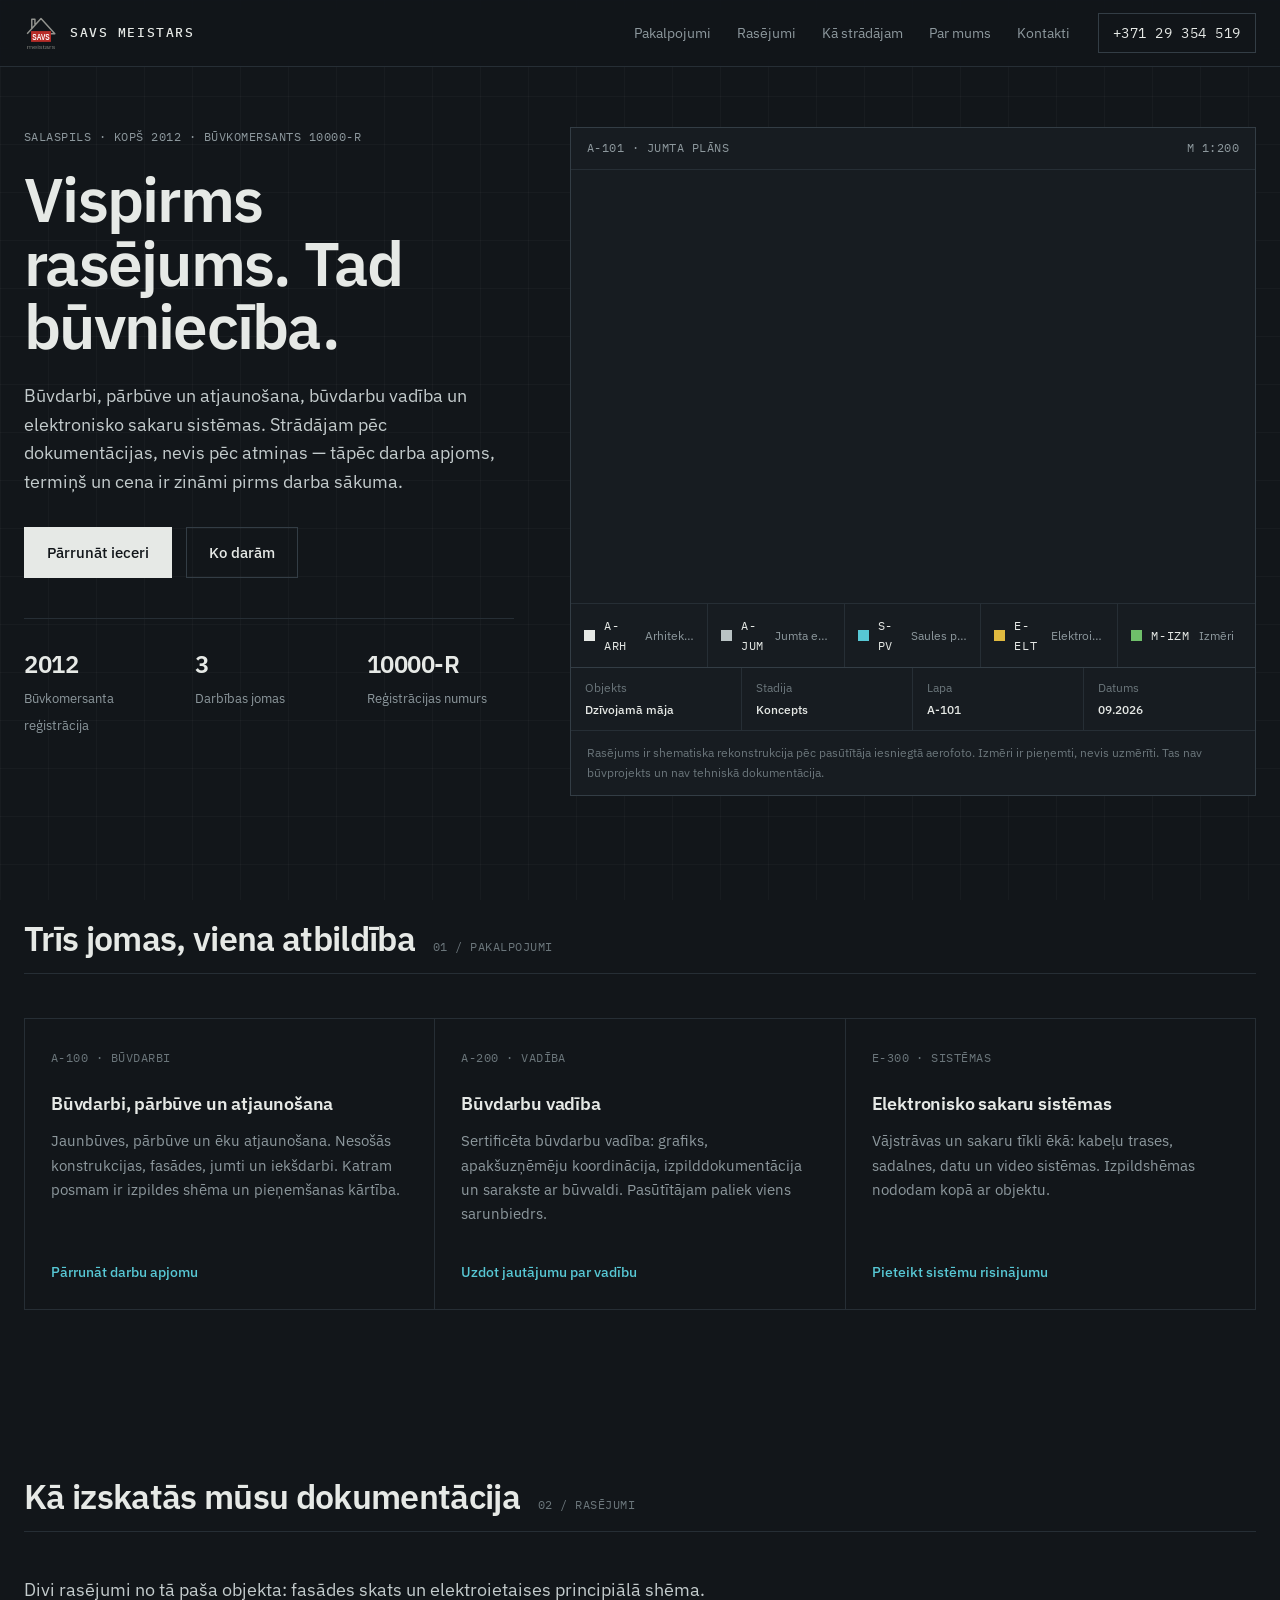
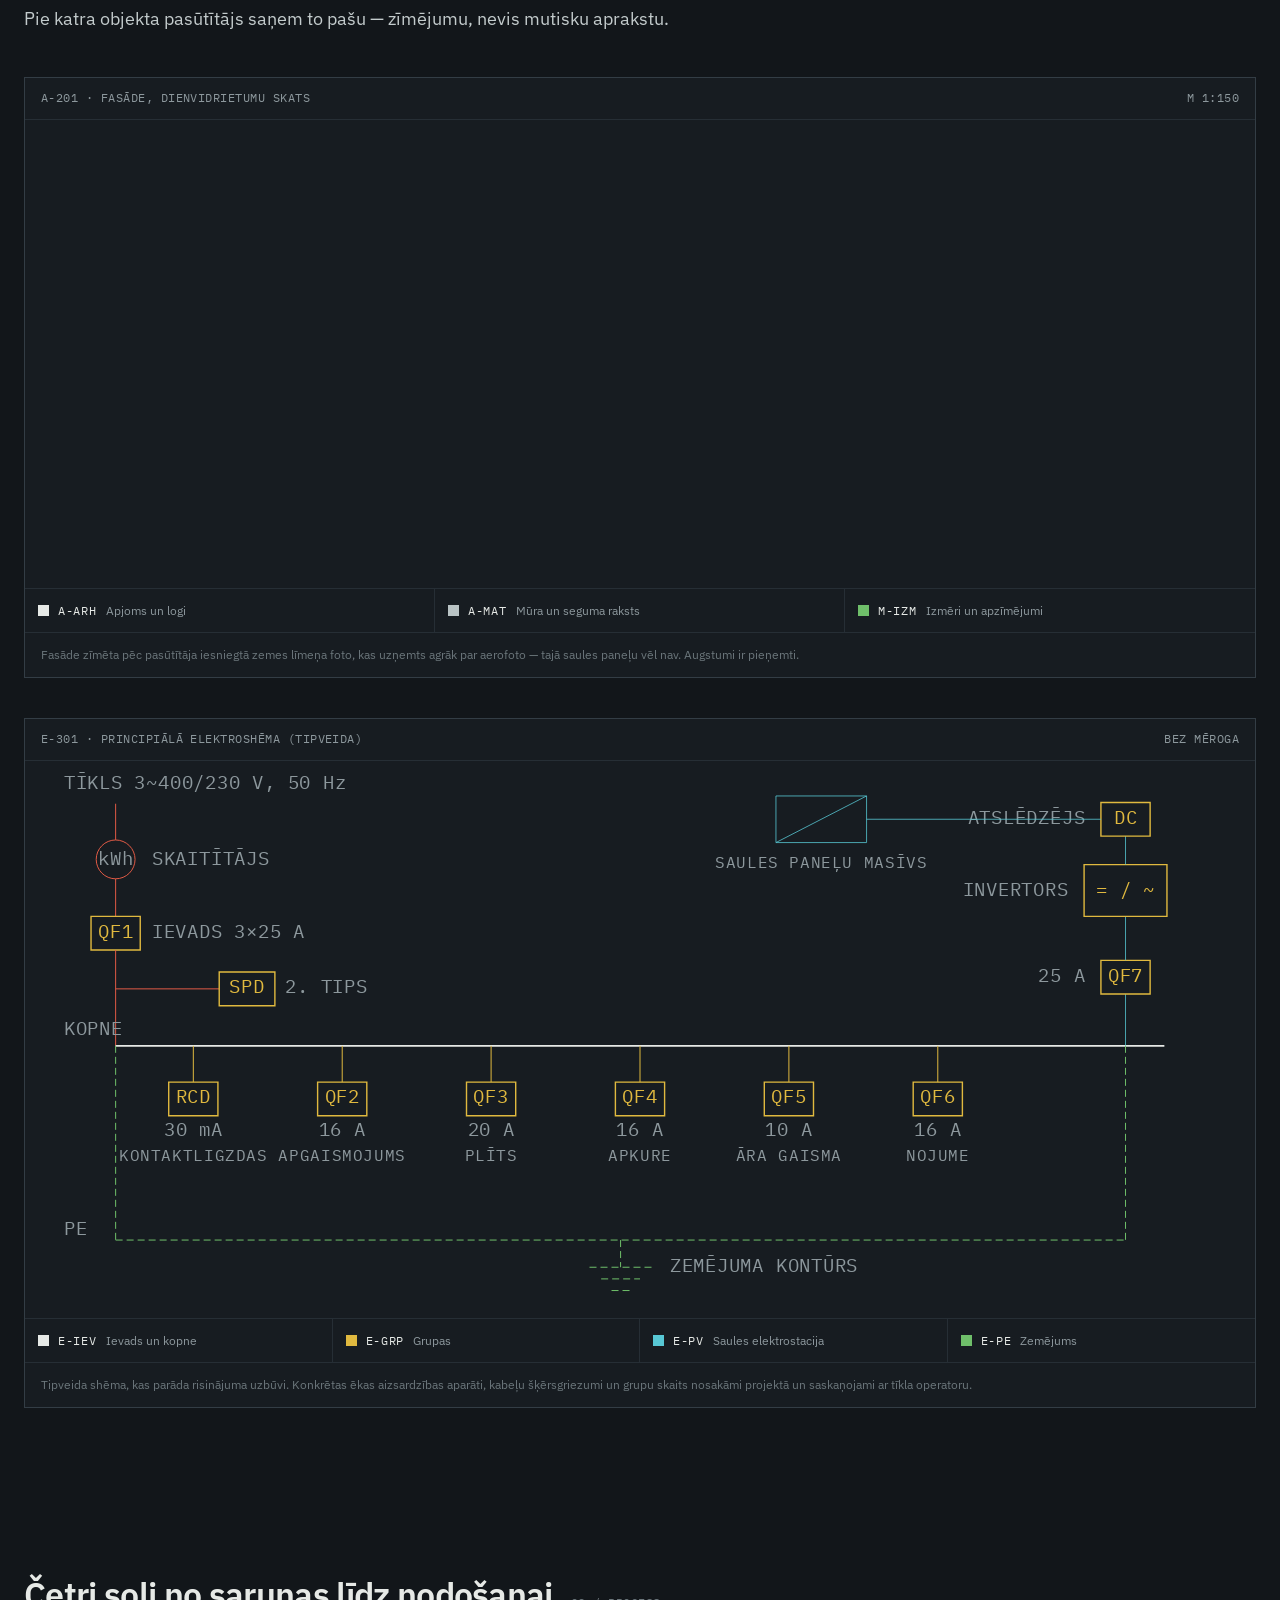
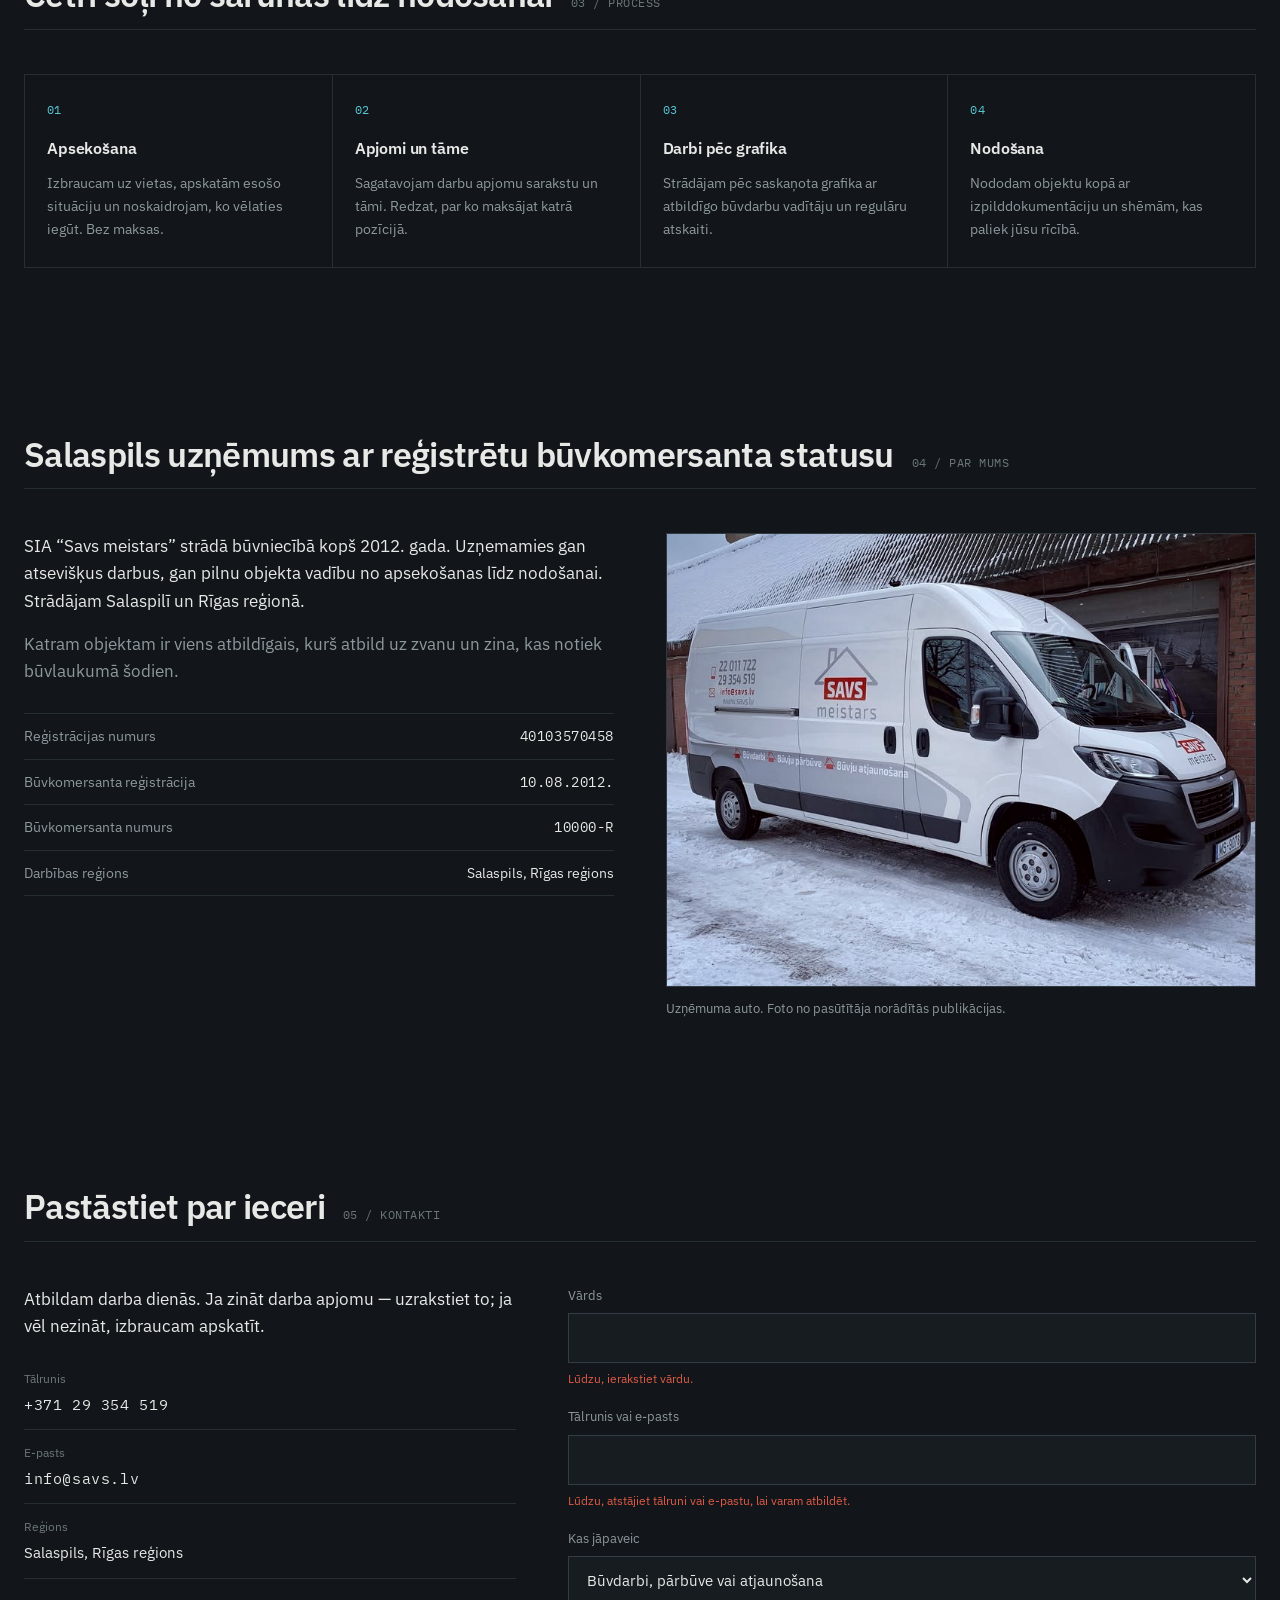
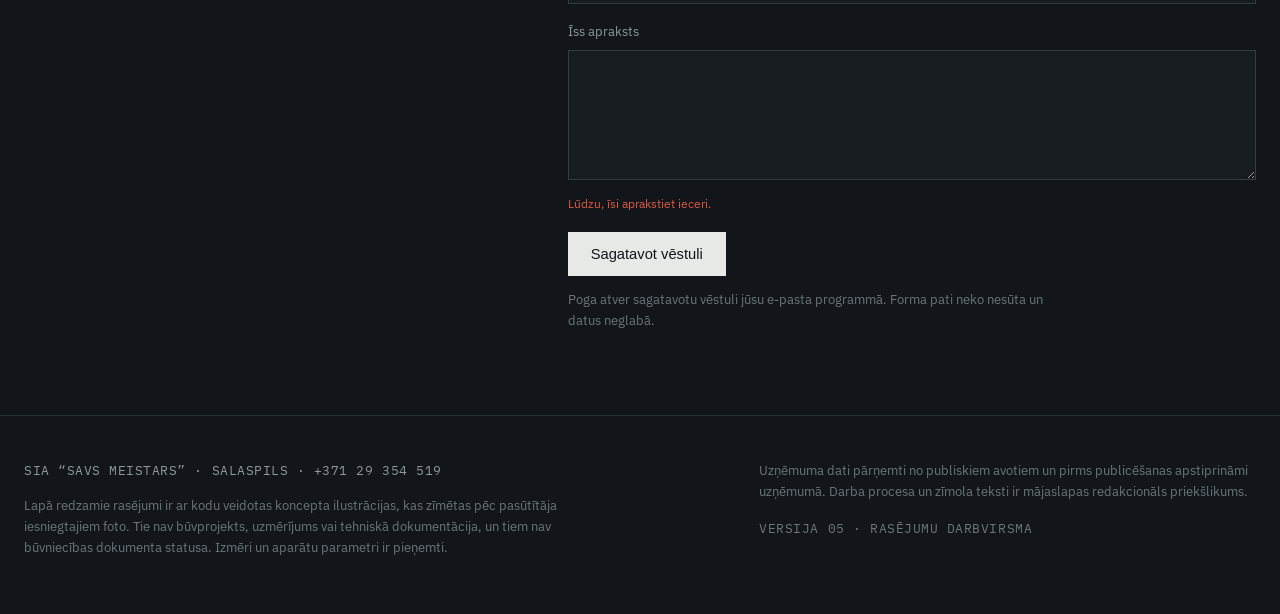
==== index.src.html @ 96522a72 "SAVS meistars — dizaina versija 05, rasējumu darbvirsma Tumša CAD darbvirsma ar uzklājamiem slāņiem." ====
<!doctype html>
<html lang="lv">
<head>
<meta charset="utf-8">
<meta name="viewport" content="width=device-width, initial-scale=1">
<meta name="robots" content="noindex, nofollow">
<title>SAVS meistars — Vispirms rasējums. Tad būvniecība.</title>
<meta name="description" content="SIA “Savs meistars” — būvdarbi, pārbūve, būvdarbu vadība un elektronisko sakaru sistēmas Salaspilī un Rīgas reģionā kopš 2012. gada.">
<link rel="icon" href="assets/favicon.svg" type="image/svg+xml">
<link rel="preload" href="assets/plex-sans-latin.woff2" as="font" type="font/woff2" crossorigin>
<link rel="preload" href="assets/plex-mono-400-latin.woff2" as="font" type="font/woff2" crossorigin>
<link rel="stylesheet" href="styles.css">
</head>
<body>

<a class="skip" href="#saturs">Pāriet uz saturu</a>

<header>
  <div class="wrap bar">
    <a class="brand" href="#">
      <img src="assets/logo.svg" alt="">
      <span class="mono">SAVS MEISTARS</span>
    </a>
    <nav id="nav">
      <ul>
        <li><a href="#pakalpojumi">Pakalpojumi</a></li>
        <li><a href="#rasejumi">Rasējumi</a></li>
        <li><a href="#process">Kā strādājam</a></li>
        <li><a href="#par-mums">Par mums</a></li>
        <li><a href="#kontakti">Kontakti</a></li>
      </ul>
    </nav>
    <a class="tel mono" href="tel:+37129354519">+371 29 354 519</a>
    <button class="burger mono" id="burger" aria-expanded="false" aria-controls="nav">Izvēlne</button>
  </div>
</header>

<main id="saturs">

  <!-- ============================ sākumekrāns ============================ -->
  <section class="hero wrap">
    <div class="hero-grid">
      <div>
        <p class="mono muted" style="font-size:.78rem;margin-bottom:20px">SALASPILS · KOPŠ 2012 · BŪVKOMERSANTS 10000-R</p>
        <h1>Vispirms rasējums. Tad būvniecība.</h1>
        <p class="lead">Būvdarbi, pārbūve un atjaunošana, būvdarbu vadība un elektronisko sakaru sistēmas. Strādājam pēc dokumentācijas, nevis pēc atmiņas — tāpēc darba apjoms, termiņš un cena ir zināmi pirms darba sākuma.</p>
        <div class="cta-row">
          <a class="btn btn-primary" href="#kontakti">Pārrunāt ieceri</a>
          <a class="btn btn-ghost" href="#pakalpojumi">Ko darām</a>
        </div>
        <div class="facts">
          <div class="fact"><b>2012</b><span>Būvkomersanta reģistrācija</span></div>
          <div class="fact"><b>3</b><span>Darbības jomas</span></div>
          <div class="fact"><b>10000-R</b><span>Reģistrācijas numurs</span></div>
        </div>
      </div>

      <div class="dwg-frame">
        <div class="dwg-top">
          <span class="mono">A-101 · JUMTA PLĀNS</span>
          <span class="mono"><span class="swipe">velciet sāniski · </span>M 1:200</span>
        </div>
        <div class="dwg-scroll">
          <svg class="dwg" id="dwg-roof" viewBox="60 150 2620 1660" role="img" aria-labelledby="roof-t roof-d">
            <title id="roof-t">Jumta plāns ar saules paneļu masīvu un elektroietaises trasēm</title>
            <desc id="roof-d">Shematisks jumta plāns: trīs korpusi ar četrslīpju jumtiem, saules paneļu masīvs uz dienvidu nogāzēm, skurstenis, ventilācijas izvadi, trīs jumta logi, invertora un ievadsadalnes atrašanās vieta ar līdzstrāvas un maiņstrāvas trasēm, izmēru ķēde un ziemeļu virziens.</desc>
<!--ROOF-->
          </svg>
        </div>
        <div class="layers" id="layers">
          <button class="layer l-arh" type="button" aria-pressed="true" data-target="dwg-roof" data-layer="arh"><i class="swatch"></i><span class="code">A-ARH</span> <span class="nm">Arhitektūra</span></button>
          <button class="layer l-jumt" type="button" aria-pressed="true" data-target="dwg-roof" data-layer="jumt"><i class="swatch"></i><span class="code">A-JUM</span> <span class="nm">Jumta elementi</span></button>
          <button class="layer l-pv" type="button" aria-pressed="true" data-target="dwg-roof" data-layer="pv"><i class="swatch"></i><span class="code">S-PV</span> <span class="nm">Saules paneļi</span></button>
          <button class="layer l-elt" type="button" aria-pressed="true" data-target="dwg-roof" data-layer="elt"><i class="swatch"></i><span class="code">E-ELT</span> <span class="nm">Elektroietaise</span></button>
          <button class="layer l-izm" type="button" aria-pressed="true" data-target="dwg-roof" data-layer="izm"><i class="swatch"></i><span class="code">M-IZM</span> <span class="nm">Izmēri</span></button>
        </div>
        <div class="titleblock">
          <div class="tb"><span>Objekts</span><b>Dzīvojamā māja</b></div>
          <div class="tb"><span>Stadija</span><b>Koncepts</b></div>
          <div class="tb"><span>Lapa</span><b>A-101</b></div>
          <div class="tb"><span>Datums</span><b>09.2026</b></div>
        </div>
        <div class="note">
          <p>Rasējums ir shematiska rekonstrukcija pēc pasūtītāja iesniegtā aerofoto. Izmēri ir pieņemti, nevis uzmērīti. Tas nav būvprojekts un nav tehniskā dokumentācija.</p>
        </div>
      </div>
    </div>
  </section>

  <!-- ============================ pakalpojumi ============================ -->
  <section class="wrap" id="pakalpojumi">
    <div class="sec-head">
      <h2>Trīs jomas, viena atbildība</h2>
      <span class="sheet-no mono">01 / PAKALPOJUMI</span>
    </div>
    <div class="cards">
      <a class="card" href="#kontakti" data-service="buvdarbi">
        <span class="code mono">A-100 · BŪVDARBI</span>
        <h3>Būvdarbi, pārbūve un atjaunošana</h3>
        <p>Jaunbūves, pārbūve un ēku atjaunošana. Nesošās konstrukcijas, fasādes, jumti un iekšdarbi. Katram posmam ir izpildes shēma un pieņemšanas kārtība.</p>
        <span class="go">Pārrunāt darbu apjomu</span>
      </a>
      <a class="card" href="#kontakti" data-service="vadiba">
        <span class="code mono">A-200 · VADĪBA</span>
        <h3>Būvdarbu vadība</h3>
        <p>Sertificēta būvdarbu vadība: grafiks, apakšuzņēmēju koordinācija, izpilddokumentācija un sarakste ar būvvaldi. Pasūtītājam paliek viens sarunbiedrs.</p>
        <span class="go">Uzdot jautājumu par vadību</span>
      </a>
      <a class="card" href="#kontakti" data-service="elektro">
        <span class="code mono">E-300 · SISTĒMAS</span>
        <h3>Elektronisko sakaru sistēmas</h3>
        <p>Vājstrāvas un sakaru tīkli ēkā: kabeļu trases, sadalnes, datu un video sistēmas. Izpildshēmas nododam kopā ar objektu.</p>
        <span class="go">Pieteikt sistēmu risinājumu</span>
      </a>
    </div>
  </section>

  <!-- ============================ rasējumi ============================ -->
  <section class="wrap" id="rasejumi">
    <div class="sec-head">
      <h2>Kā izskatās mūsu dokumentācija</h2>
      <span class="sheet-no mono">02 / RASĒJUMI</span>
    </div>
    <p class="lead" style="margin-bottom:44px">Divi rasējumi no tā paša objekta: fasādes skats un elektroietaises principiālā shēma. Pie katra objekta pasūtītājs saņem to pašu — zīmējumu, nevis mutisku aprakstu.</p>

    <div class="dwg-frame" style="margin-bottom:40px">
      <div class="dwg-top">
        <span class="mono">A-201 · FASĀDE, DIENVIDRIETUMU SKATS</span>
        <span class="mono"><span class="swipe">velciet sāniski · </span>M 1:150</span>
      </div>
      <div class="dwg-scroll">
        <svg class="dwg" id="dwg-elev" viewBox="60 400 2500 950" role="img" aria-labelledby="elev-t elev-d">
          <title id="elev-t">Fasādes rasējums, dienvidrietumu skats</title>
          <desc id="elev-d">Ēkas fasāde: ķieģeļu mūra sienas, metāla dakstiņu jumts, mūra skurstenis, bēniņu stāva logs šķērsjumta zelminī un nojume uz balstiem ēkas labajā pusē. Norādīti dzegas un kores augstumi un kopējais garums.</desc>
<!--ELEV-->
        </svg>
      </div>
      <div class="layers">
        <button class="layer l-arh" type="button" aria-pressed="true" data-target="dwg-elev" data-layer="arh"><i class="swatch"></i><span class="code">A-ARH</span> <span class="nm">Apjoms un logi</span></button>
        <button class="layer l-jumt" type="button" aria-pressed="true" data-target="dwg-elev" data-layer="jumt"><i class="swatch"></i><span class="code">A-MAT</span> <span class="nm">Mūra un seguma raksts</span></button>
        <button class="layer l-izm" type="button" aria-pressed="true" data-target="dwg-elev" data-layer="izm"><i class="swatch"></i><span class="code">M-IZM</span> <span class="nm">Izmēri un apzīmējumi</span></button>
      </div>
      <div class="note">
        <p>Fasāde zīmēta pēc pasūtītāja iesniegtā zemes līmeņa foto, kas uzņemts agrāk par aerofoto — tajā saules paneļu vēl nav. Augstumi ir pieņemti.</p>
      </div>
    </div>

    <div class="dwg-frame">
      <div class="dwg-top">
        <span class="mono">E-301 · PRINCIPIĀLĀ ELEKTROSHĒMA (TIPVEIDA)</span>
        <span class="mono"><span class="swipe">velciet sāniski · </span>BEZ MĒROGA</span>
      </div>
      <div class="dwg-scroll">
        <svg class="dwg" id="dwg-el" viewBox="0 0 1900 860" role="img" aria-labelledby="el-t el-d">
          <title id="el-t">Tipveida vienlīnijas elektroshēma dzīvojamai ēkai ar saules elektrostaciju</title>
          <desc id="el-d">Shēma: tīkla ievads, skaitītājs, ievadaizsardzība, pārsprieguma aizsardzība, sadalnes kopne ar sešām grupām, atsevišķs saules elektrostacijas atzars ar līdzstrāvas atslēdzēju un invertoru, un aizsargzemējuma kopne.</desc>

          <g data-layer="arh">
            <text class="an" x="60" y="44">TĪKLS 3~400/230 V, 50 Hz</text>
            <polyline class="ac" points="140,66 140,122"/>
            <circle class="ac" cx="140" cy="152" r="30"/>
            <text class="an" x="140" y="160" text-anchor="middle">kWh</text>
            <text class="an" x="196" y="160">SKAITĪTĀJS</text>
            <polyline class="ac" points="140,182 140,240"/>
            <rect class="box" x="102" y="240" width="76" height="52"/>
            <text class="an-b" x="140" y="273" text-anchor="middle">QF1</text>
            <text class="an" x="196" y="273">IEVADS 3×25 A</text>
            <polyline class="ac" points="140,292 140,440"/>
            <polyline class="ac" points="140,352 300,352"/>
            <rect class="box" x="300" y="326" width="86" height="52"/>
            <text class="an-b" x="343" y="359" text-anchor="middle">SPD</text>
            <text class="an" x="402" y="359">2. TIPS</text>
            <polyline class="wall" points="140,440 1760,440"/>
            <text class="an" x="60" y="424">KOPNE</text>
          </g>

          <g data-layer="elt">
            <polyline class="dc" points="260,440 260,496"/>
            <rect class="box" x="222" y="496" width="76" height="52"/>
            <text class="an-b" x="260" y="529" text-anchor="middle">RCD</text>
            <text class="an" x="260" y="580" text-anchor="middle">30 mA</text>
            <text class="grp" x="260" y="618" text-anchor="middle">KONTAKTLIGZDAS</text>

            <polyline class="dc" points="490,440 490,496"/>
            <rect class="box" x="452" y="496" width="76" height="52"/>
            <text class="an-b" x="490" y="529" text-anchor="middle">QF2</text>
            <text class="an" x="490" y="580" text-anchor="middle">16 A</text>
            <text class="grp" x="490" y="618" text-anchor="middle">APGAISMOJUMS</text>

            <polyline class="dc" points="720,440 720,496"/>
            <rect class="box" x="682" y="496" width="76" height="52"/>
            <text class="an-b" x="720" y="529" text-anchor="middle">QF3</text>
            <text class="an" x="720" y="580" text-anchor="middle">20 A</text>
            <text class="grp" x="720" y="618" text-anchor="middle">PLĪTS</text>

            <polyline class="dc" points="950,440 950,496"/>
            <rect class="box" x="912" y="496" width="76" height="52"/>
            <text class="an-b" x="950" y="529" text-anchor="middle">QF4</text>
            <text class="an" x="950" y="580" text-anchor="middle">16 A</text>
            <text class="grp" x="950" y="618" text-anchor="middle">APKURE</text>

            <polyline class="dc" points="1180,440 1180,496"/>
            <rect class="box" x="1142" y="496" width="76" height="52"/>
            <text class="an-b" x="1180" y="529" text-anchor="middle">QF5</text>
            <text class="an" x="1180" y="580" text-anchor="middle">10 A</text>
            <text class="grp" x="1180" y="618" text-anchor="middle">ĀRA GAISMA</text>

            <polyline class="dc" points="1410,440 1410,496"/>
            <rect class="box" x="1372" y="496" width="76" height="52"/>
            <text class="an-b" x="1410" y="529" text-anchor="middle">QF6</text>
            <text class="an" x="1410" y="580" text-anchor="middle">16 A</text>
            <text class="grp" x="1410" y="618" text-anchor="middle">NOJUME</text>
          </g>

          <g data-layer="pv">
            <polyline class="pv" points="1700,440 1700,360"/>
            <rect class="box" x="1662" y="308" width="76" height="52"/>
            <text class="an-b" x="1700" y="341" text-anchor="middle">QF7</text>
            <text class="an" x="1638" y="341" text-anchor="end">25 A</text>
            <polyline class="pv" points="1700,308 1700,240"/>
            <rect class="box" x="1636" y="160" width="128" height="80"/>
            <text class="an-b" x="1700" y="208" text-anchor="middle">= / ~</text>
            <text class="an" x="1612" y="208" text-anchor="end">INVERTORS</text>
            <polyline class="pv" points="1700,160 1700,116"/>
            <rect class="box" x="1662" y="64" width="76" height="52"/>
            <text class="an-b" x="1700" y="97" text-anchor="middle">DC</text>
            <text class="an" x="1638" y="97" text-anchor="end">ATSLĒDZĒJS</text>
            <polyline class="pv" points="1300,90 1662,90"/>
            <rect class="pv" x="1160" y="54" width="140" height="72"/>
            <polyline class="pv" points="1160,126 1300,54"/>
            <text class="grp" x="1230" y="166" text-anchor="middle">SAULES PANEĻU MASĪVS</text>
          </g>

          <g data-layer="izm">
            <polyline class="pe" points="140,740 1700,740"/>
            <polyline class="pe" points="140,440 140,740"/>
            <polyline class="pe" points="1700,440 1700,740"/>
            <text class="an" x="60" y="732">PE</text>
            <polyline class="pe" points="920,740 920,782"/>
            <polyline class="pe" points="872,782 968,782"/>
            <polyline class="pe" points="890,800 950,800"/>
            <polyline class="pe" points="906,818 934,818"/>
            <text class="an" x="996" y="790">ZEMĒJUMA KONTŪRS</text>
          </g>
        </svg>
      </div>
      <div class="layers">
        <button class="layer l-arh" type="button" aria-pressed="true" data-target="dwg-el" data-layer="arh"><i class="swatch"></i><span class="code">E-IEV</span> <span class="nm">Ievads un kopne</span></button>
        <button class="layer l-elt" type="button" aria-pressed="true" data-target="dwg-el" data-layer="elt"><i class="swatch"></i><span class="code">E-GRP</span> <span class="nm">Grupas</span></button>
        <button class="layer l-pv" type="button" aria-pressed="true" data-target="dwg-el" data-layer="pv"><i class="swatch"></i><span class="code">E-PV</span> <span class="nm">Saules elektrostacija</span></button>
        <button class="layer l-izm" type="button" aria-pressed="true" data-target="dwg-el" data-layer="izm"><i class="swatch"></i><span class="code">E-PE</span> <span class="nm">Zemējums</span></button>
      </div>
      <div class="note">
        <p>Tipveida shēma, kas parāda risinājuma uzbūvi. Konkrētas ēkas aizsardzības aparāti, kabeļu šķērsgriezumi un grupu skaits nosakāmi projektā un saskaņojami ar tīkla operatoru.</p>
      </div>
    </div>
  </section>

  <!-- ============================ process ============================ -->
  <section class="wrap" id="process">
    <div class="sec-head">
      <h2>Četri soļi no sarunas līdz nodošanai</h2>
      <span class="sheet-no mono">03 / PROCESS</span>
    </div>
    <div class="steps">
      <div class="step">
        <div class="code mono">01</div>
        <h3>Apsekošana</h3>
        <p>Izbraucam uz vietas, apskatām esošo situāciju un noskaidrojam, ko vēlaties iegūt. Bez maksas.</p>
      </div>
      <div class="step">
        <div class="code mono">02</div>
        <h3>Apjomi un tāme</h3>
        <p>Sagatavojam darbu apjomu sarakstu un tāmi. Redzat, par ko maksājat katrā pozīcijā.</p>
      </div>
      <div class="step">
        <div class="code mono">03</div>
        <h3>Darbi pēc grafika</h3>
        <p>Strādājam pēc saskaņota grafika ar atbildīgo būvdarbu vadītāju un regulāru atskaiti.</p>
      </div>
      <div class="step">
        <div class="code mono">04</div>
        <h3>Nodošana</h3>
        <p>Nododam objektu kopā ar izpilddokumentāciju un shēmām, kas paliek jūsu rīcībā.</p>
      </div>
    </div>
  </section>

  <!-- ============================ par mums ============================ -->
  <section class="wrap" id="par-mums">
    <div class="sec-head">
      <h2>Salaspils uzņēmums ar reģistrētu būvkomersanta statusu</h2>
      <span class="sheet-no mono">04 / PAR MUMS</span>
    </div>
    <div class="about-grid">
      <div>
        <p>SIA “Savs meistars” strādā būvniecībā kopš 2012. gada. Uzņemamies gan atsevišķus darbus, gan pilnu objekta vadību no apsekošanas līdz nodošanai. Strādājam Salaspilī un Rīgas reģionā.</p>
        <p class="muted">Katram objektam ir viens atbildīgais, kurš atbild uz zvanu un zina, kas notiek būvlaukumā šodien.</p>
        <dl class="spec">
          <div><dt>Reģistrācijas numurs</dt><dd class="mono">40103570458</dd></div>
          <div><dt>Būvkomersanta reģistrācija</dt><dd class="mono">10.08.2012.</dd></div>
          <div><dt>Būvkomersanta numurs</dt><dd class="mono">10000-R</dd></div>
          <div><dt>Darbības reģions</dt><dd>Salaspils, Rīgas reģions</dd></div>
        </dl>
      </div>
      <div>
        <img src="assets/savs-auto.jpg" alt="Uzņēmuma auto ar “Savs meistars” noformējumu" width="1200" height="800">
        <p class="muted" style="font-size:.8rem;margin-top:12px">Uzņēmuma auto. Foto no pasūtītāja norādītās publikācijas.</p>
      </div>
    </div>
  </section>

  <!-- ============================ kontakti ============================ -->
  <section class="wrap" id="kontakti">
    <div class="sec-head">
      <h2>Pastāstiet par ieceri</h2>
      <span class="sheet-no mono">05 / KONTAKTI</span>
    </div>
    <div class="contact-grid">
      <div>
        <p>Atbildam darba dienās. Ja zināt darba apjomu — uzrakstiet to; ja vēl nezināt, izbraucam apskatīt.</p>
        <ul class="contact-list">
          <li><span>Tālrunis</span><a class="mono" href="tel:+37129354519">+371 29 354 519</a></li>
          <li><span>E-pasts</span><a class="mono" href="mailto:info@savs.lv">info@savs.lv</a></li>
          <li><span>Reģions</span>Salaspils, Rīgas reģions</li>
        </ul>
      </div>

      <form id="form" novalidate>
        <div class="field">
          <label for="f-name">Vārds</label>
          <input id="f-name" name="name" type="text" autocomplete="name" required>
          <span class="err" id="e-name" hidden>Lūdzu, ierakstiet vārdu.</span>
        </div>
        <div class="field">
          <label for="f-contact">Tālrunis vai e-pasts</label>
          <input id="f-contact" name="contact" type="text" autocomplete="tel" required>
          <span class="err" id="e-contact" hidden>Lūdzu, atstājiet tālruni vai e-pastu, lai varam atbildēt.</span>
        </div>
        <div class="field">
          <label for="f-service">Kas jāpaveic</label>
          <select id="f-service" name="service">
            <option value="buvdarbi">Būvdarbi, pārbūve vai atjaunošana</option>
            <option value="vadiba">Būvdarbu vadība</option>
            <option value="elektro">Elektronisko sakaru sistēmas</option>
            <option value="cits">Vēl nezinu, jāapskata</option>
          </select>
        </div>
        <div class="field">
          <label for="f-msg">Īss apraksts</label>
          <textarea id="f-msg" name="message" required></textarea>
          <span class="err" id="e-msg" hidden>Lūdzu, īsi aprakstiet ieceri.</span>
        </div>
        <button class="btn btn-primary" type="submit">Sagatavot vēstuli</button>
        <p class="form-note">Poga atver sagatavotu vēstuli jūsu e-pasta programmā. Forma pati neko nesūta un datus neglabā.</p>
      </form>
    </div>
  </section>

</main>

<footer>
  <div class="wrap foot-grid">
    <div>
      <p class="mono" style="color:var(--muted);margin-bottom:14px">SIA “SAVS MEISTARS” · SALASPILS · +371 29 354 519</p>
      <p>Lapā redzamie rasējumi ir ar kodu veidotas koncepta ilustrācijas, kas zīmētas pēc pasūtītāja iesniegtajiem foto. Tie nav būvprojekts, uzmērījums vai tehniskā dokumentācija, un tiem nav būvniecības dokumenta statusa. Izmēri un aparātu parametri ir pieņemti.</p>
    </div>
    <div>
      <p>Uzņēmuma dati pārņemti no publiskiem avotiem un pirms publicēšanas apstiprināmi uzņēmumā. Darba procesa un zīmola teksti ir mājaslapas redakcionāls priekšlikums.</p>
      <p class="mono" style="margin-top:14px">VERSIJA 05 · RASĒJUMU DARBVIRSMA</p>
    </div>
  </div>
</footer>

<script src="app.js" defer></script>
</body>
</html>
---- styles.css ----
/* SAVS meistars — versija 05. Rasējuma darbvirsma.
   Slāņu krāsas seko CAD praksei: katrai sistēmai sava krāsa, un tā pati
   krāsa atkārtojas slāņu panelī, tekstā un rasējumā. */

@font-face {
  font-family: Plex;
  font-style: normal;
  font-weight: 100 700;
  font-display: swap;
  src: url(assets/plex-sans-latin-ext.woff2) format('woff2');
  unicode-range: U+0100-02BA, U+02BD-02C5, U+02C7-02CC, U+02CE-02D7, U+02DD-02FF, U+0304, U+0308, U+0329, U+1D00-1DBF, U+1E00-1E9F, U+1EF2-1EFF, U+2020, U+20A0-20AB, U+20AD-20C0, U+2113, U+2C60-2C7F, U+A720-A7FF;
}
@font-face {
  font-family: Plex;
  font-style: normal;
  font-weight: 100 700;
  font-display: swap;
  src: url(assets/plex-sans-latin.woff2) format('woff2');
  unicode-range: U+0000-00FF, U+0131, U+0152-0153, U+02BB-02BC, U+02C6, U+02DA, U+02DC, U+0304, U+0308, U+0329, U+2000-206F, U+20AC, U+2122, U+2191, U+2193, U+2212, U+2215, U+FEFF, U+FFFD;
}
@font-face {
  font-family: PlexMono;
  font-style: normal;
  font-weight: 400;
  font-display: swap;
  src: url(assets/plex-mono-400-latin-ext.woff2) format('woff2');
  unicode-range: U+0100-02BA, U+02BD-02C5, U+02C7-02CC, U+02CE-02D7, U+02DD-02FF, U+0304, U+0308, U+0329, U+1D00-1DBF, U+1E00-1E9F, U+1EF2-1EFF, U+2020, U+20A0-20AB, U+20AD-20C0, U+2113, U+2C60-2C7F, U+A720-A7FF;
}
@font-face {
  font-family: PlexMono;
  font-style: normal;
  font-weight: 400;
  font-display: swap;
  src: url(assets/plex-mono-400-latin.woff2) format('woff2');
  unicode-range: U+0000-00FF, U+0131, U+0152-0153, U+02BB-02BC, U+02C6, U+02DA, U+02DC, U+0304, U+0308, U+0329, U+2000-206F, U+20AC, U+2122, U+2191, U+2193, U+2212, U+2215, U+FEFF, U+FFFD;
}
@font-face {
  font-family: PlexMono;
  font-style: normal;
  font-weight: 500;
  font-display: swap;
  src: url(assets/plex-mono-500-latin-ext.woff2) format('woff2');
  unicode-range: U+0100-02BA, U+02BD-02C5, U+02C7-02CC, U+02CE-02D7, U+02DD-02FF, U+0304, U+0308, U+0329, U+1D00-1DBF, U+1E00-1E9F, U+1EF2-1EFF, U+2020, U+20A0-20AB, U+20AD-20C0, U+2113, U+2C60-2C7F, U+A720-A7FF;
}
@font-face {
  font-family: PlexMono;
  font-style: normal;
  font-weight: 500;
  font-display: swap;
  src: url(assets/plex-mono-500-latin.woff2) format('woff2');
  unicode-range: U+0000-00FF, U+0131, U+0152-0153, U+02BB-02BC, U+02C6, U+02DA, U+02DC, U+0304, U+0308, U+0329, U+2000-206F, U+20AC, U+2122, U+2191, U+2193, U+2212, U+2215, U+FEFF, U+FFFD;
}

:root {
  --bg:      #12161a;
  --bg-2:    #171c21;
  --bg-3:    #1c2228;
  --line:    #262e35;
  --line-2:  #333d45;
  --ink:     #e6e9e6;
  --muted:   #8d989d;
  --muted-2: #6b767b;

  /* slāņu krāsas */
  --arh:  #e6e9e6;
  --jumt: #b9c3c4;
  --pv:   #57c7d4;
  --elt:  #e0b93f;
  --ac:   #e05a45;
  --izm:  #6fbf6a;

  --measure: 62ch;
}

*, *::before, *::after { box-sizing: border-box; }

html {
  -webkit-text-size-adjust: 100%;
  scroll-behavior: smooth;
}

@media (prefers-reduced-motion: reduce) {
  html { scroll-behavior: auto; }
  *, *::before, *::after {
    animation-duration: .01ms !important;
    transition-duration: .01ms !important;
  }
}

body {
  margin: 0;
  background: var(--bg);
  color: var(--ink);
  font-family: Plex, "Segoe UI", system-ui, -apple-system, Arial, sans-serif;
  font-size: 17px;
  line-height: 1.6;
  font-synthesis-weight: none;
}

/* smalks koordinātu režģis visai lapai — rasējuma darbvirsma */
body::before {
  content: "";
  position: fixed;
  inset: 0;
  pointer-events: none;
  z-index: 0;
  background-image:
    linear-gradient(to right, rgba(255,255,255,.028) 1px, transparent 1px),
    linear-gradient(to bottom, rgba(255,255,255,.028) 1px, transparent 1px);
  background-size: 48px 48px;
}

body > * { position: relative; z-index: 1; }

a { color: inherit; }

:focus-visible {
  outline: 2px solid var(--pv);
  outline-offset: 3px;
}

.wrap {
  width: min(1280px, 100% - 48px);
  margin-inline: auto;
}

.skip {
  position: absolute;
  left: -9999px;
}
.skip:focus {
  left: 12px;
  top: 12px;
  z-index: 60;
  background: var(--bg-3);
  border: 1px solid var(--line-2);
  padding: 10px 14px;
}

.mono {
  font-family: PlexMono, ui-monospace, "SFMono-Regular", Consolas, monospace;
  letter-spacing: .04em;
}

/* ---------- galvene ---------- */

header {
  position: sticky;
  top: 0;
  z-index: 40;
  background: rgba(18, 22, 26, .93);
  backdrop-filter: blur(6px);
  border-bottom: 1px solid var(--line);
}

.bar {
  display: flex;
  align-items: center;
  gap: 28px;
  height: 66px;
}

.brand {
  display: flex;
  align-items: center;
  gap: 12px;
  text-decoration: none;
  margin-right: auto;
}

.brand img { width: 34px; height: auto; display: block; }

.brand span {
  font-size: .82rem;
  font-weight: 500;
  letter-spacing: .12em;
}

nav ul {
  display: flex;
  gap: 26px;
  margin: 0;
  padding: 0;
  list-style: none;
}

nav a {
  font-size: .88rem;
  color: var(--muted);
  text-decoration: none;
  padding: 6px 0;
  border-bottom: 1px solid transparent;
}

nav a:hover { color: var(--ink); border-bottom-color: var(--pv); }

.tel {
  font-size: .88rem;
  white-space: nowrap;
  text-decoration: none;
  padding: 8px 14px;
  border: 1px solid var(--line-2);
}

.tel:hover { border-color: var(--pv); color: var(--pv); }

.burger {
  display: none;
  background: none;
  border: 1px solid var(--line-2);
  color: var(--ink);
  padding: 8px 12px;
  font: inherit;
  font-size: .82rem;
  cursor: pointer;
}

/* ---------- sekciju karkass ---------- */

section { padding: 84px 0; }

.sec-head {
  display: flex;
  align-items: baseline;
  gap: 18px;
  padding-bottom: 14px;
  margin-bottom: 44px;
  border-bottom: 1px solid var(--line);
}

.sheet-no {
  font-size: .78rem;
  color: var(--muted-2);
  white-space: nowrap;
}

h1 {
  margin: 0 0 24px;
  font-size: clamp(2.3rem, 5.2vw, 3.9rem);
  font-weight: 600;
  line-height: 1.02;
  letter-spacing: -.028em;
  max-width: 15ch;
}

h2 {
  margin: 0;
  font-size: clamp(1.5rem, 3vw, 2.1rem);
  font-weight: 600;
  line-height: 1.15;
  letter-spacing: -.02em;
}

h3 {
  margin: 0 0 10px;
  font-size: 1.12rem;
  font-weight: 600;
  letter-spacing: -.01em;
}

p { margin: 0 0 16px; max-width: var(--measure); }
p:last-child { margin-bottom: 0; }

.lead { font-size: 1.12rem; color: #c3cbcc; }
.muted { color: var(--muted); }

/* ---------- sākumekrāns ---------- */

.hero { padding: 60px 0 40px; }

.hero-grid {
  display: grid;
  grid-template-columns: minmax(0, 5fr) minmax(0, 7fr);
  gap: 56px;
  align-items: start;
}

.cta-row {
  display: flex;
  flex-wrap: wrap;
  gap: 14px;
  margin-top: 30px;
}

.btn {
  display: inline-block;
  padding: 13px 22px;
  font-size: .92rem;
  font-weight: 500;
  text-decoration: none;
  border: 1px solid var(--line-2);
}

.btn-primary { background: var(--ink); color: var(--bg); border-color: var(--ink); }
.btn-primary:hover { background: var(--pv); border-color: var(--pv); }
.btn-ghost:hover { border-color: var(--pv); color: var(--pv); }

.facts {
  display: grid;
  grid-template-columns: repeat(3, minmax(0, 1fr));
  gap: 24px;
  margin-top: 40px;
  padding-top: 26px;
  border-top: 1px solid var(--line);
}

.fact b {
  display: block;
  font-size: 1.5rem;
  font-weight: 600;
  letter-spacing: -.02em;
}

.fact span { font-size: .82rem; color: var(--muted); }

/* ---------- rasējuma rāmis ---------- */

.dwg-frame {
  border: 1px solid var(--line-2);
  background: var(--bg-2);
}

.dwg-top {
  display: flex;
  align-items: center;
  justify-content: space-between;
  gap: 16px;
  padding: 11px 16px;
  border-bottom: 1px solid var(--line);
  font-size: .74rem;
  color: var(--muted);
}

.dwg-scroll { overflow-x: auto; }

/* mājiens, ka rasējums ir platāks par ekrānu */
.swipe { display: none; color: var(--pv); }
@media (max-width: 720px) { .swipe { display: inline; } }

.dwg {
  display: block;
  width: 100%;
  height: auto;
  min-width: 660px;
}

.dwg * { vector-effect: non-scaling-stroke; fill: none; }
.dwg .grid polyline { stroke: #1d242a; stroke-width: .6; }
.dwg .wall   { stroke: var(--arh);  stroke-width: 1.7; }
.dwg .ridge  { stroke: var(--arh);  stroke-width: 1.1; }
.dwg .hip    { stroke: #98a3a8;     stroke-width: .9; }
.dwg .valley { stroke: #98a3a8;     stroke-width: .9; stroke-dasharray: 9 5; }
.dwg .feat   { stroke: var(--jumt); stroke-width: 1; }
.dwg .brick,
.dwg .tile   { stroke: #333f46;     stroke-width: .6; }
.dwg .ground { stroke: #98a3a8;     stroke-width: 2.2; }
.dwg .win    { stroke: var(--pv);   stroke-width: 1.1; }
.dwg .pv     { stroke: var(--pv);   stroke-width: .8; }
.dwg .dc     { stroke: var(--elt);  stroke-width: 1; }
.dwg .ac     { stroke: var(--ac);   stroke-width: 1; }
.dwg .pe     { stroke: var(--izm);  stroke-width: 1; stroke-dasharray: 7 4; }
.dwg .box    { stroke: var(--elt);  stroke-width: 1.4; }
.dwg .dim,
.dwg .dim-tick { stroke: var(--izm); stroke-width: .8; }
.dwg .north,
.dwg .north-a  { stroke: #98a3a8; stroke-width: .9; }
.dwg .north-f  { fill: #98a3a8; stroke: none; }

.dwg text {
  fill: var(--muted);
  stroke: none;
  font-family: PlexMono, ui-monospace, monospace;
  font-size: 30px;
  letter-spacing: .04em;
}
.dwg .an-b   { fill: var(--elt); }
.dwg .dim-txt { fill: var(--izm); font-size: 27px; }
.dwg .grp { font-size: 24px; }

/* slāņu slēgšana: JS uzliek data-off ar izslēgto slāņu sarakstu */
.dwg[data-off~="arh"]  [data-layer="arh"],
.dwg[data-off~="jumt"] [data-layer="jumt"],
.dwg[data-off~="pv"]   [data-layer="pv"],
.dwg[data-off~="elt"]  [data-layer="elt"],
.dwg[data-off~="izm"]  [data-layer="izm"] { display: none; }

/* ---------- slāņu panelis ---------- */

.layers {
  display: grid;
  grid-auto-flow: column;
  grid-auto-columns: minmax(0, 1fr);
  border-top: 1px solid var(--line);
}

.layer {
  display: flex;
  align-items: center;
  gap: 9px;
  min-width: 0;
  padding: 12px 13px;
  background: none;
  border: 0;
  border-right: 1px solid var(--line);
  color: var(--muted);
  font: inherit;
  font-size: .76rem;
  text-align: left;
  cursor: pointer;
}

.layer:last-child { border-right: 0; }
.layer:hover { background: var(--bg-3); color: var(--ink); }

.swatch {
  width: 11px;
  height: 11px;
  flex: none;
  border: 1px solid currentColor;
  background: currentColor;
}

.layer[aria-pressed="false"] { color: var(--muted-2); }
.layer[aria-pressed="false"] .swatch { background: none; }
.layer[aria-pressed="true"] { color: var(--ink); }

.layer .code { font-family: PlexMono, monospace; letter-spacing: .06em; }
.layer .nm { color: var(--muted); overflow: hidden; text-overflow: ellipsis; white-space: nowrap; }
.layer[aria-pressed="false"] .nm { color: var(--muted-2); }

.l-arh  .swatch { color: var(--arh); }
.l-jumt .swatch { color: var(--jumt); }
.l-pv   .swatch { color: var(--pv); }
.l-elt  .swatch { color: var(--elt); }
.l-izm  .swatch { color: var(--izm); }

/* ---------- rakstlaukums ---------- */

.titleblock {
  display: grid;
  grid-template-columns: repeat(4, minmax(0, 1fr));
  border-top: 1px solid var(--line-2);
  font-size: .72rem;
}

.tb {
  padding: 11px 14px;
  border-right: 1px solid var(--line);
}
.tb:last-child { border-right: 0; }
.tb span { display: block; color: var(--muted-2); margin-bottom: 3px; }
.tb b { font-weight: 500; color: var(--ink); }

.note {
  padding: 12px 16px;
  border-top: 1px solid var(--line);
  font-size: .78rem;
  color: var(--muted-2);
}
.note p { max-width: none; }

/* ---------- pakalpojumi ---------- */

.cards {
  display: grid;
  grid-template-columns: repeat(3, minmax(0, 1fr));
  gap: 1px;
  background: var(--line);
  border: 1px solid var(--line);
}

.card {
  display: flex;
  flex-direction: column;
  padding: 30px 26px 26px;
  background: var(--bg);
  text-decoration: none;
}

.card:hover { background: var(--bg-2); }

.card .code {
  font-size: .74rem;
  color: var(--muted-2);
  margin-bottom: 22px;
}

.card p { font-size: .95rem; color: var(--muted); flex: 1; }

.card .go {
  margin-top: 20px;
  font-size: .86rem;
  font-weight: 500;
  color: var(--pv);
}

/* ---------- process ---------- */

.steps {
  display: grid;
  grid-template-columns: repeat(4, minmax(0, 1fr));
  gap: 1px;
  background: var(--line);
  border: 1px solid var(--line);
}

.step { padding: 26px 22px; background: var(--bg); }
.step .code { font-size: .74rem; color: var(--pv); margin-bottom: 16px; }
.step h3 { font-size: 1rem; }
.step p { font-size: .9rem; color: var(--muted); }

/* ---------- par mums ---------- */

.about-grid {
  display: grid;
  grid-template-columns: minmax(0, 6fr) minmax(0, 6fr);
  gap: 52px;
  align-items: start;
}

.about-grid img {
  width: 100%;
  height: auto;
  display: block;
  border: 1px solid var(--line-2);
  filter: saturate(.75) contrast(1.05);
}

.spec {
  margin: 28px 0 0;
  border-top: 1px solid var(--line);
  font-size: .88rem;
}

.spec div {
  display: flex;
  justify-content: space-between;
  gap: 20px;
  padding: 11px 0;
  border-bottom: 1px solid var(--line);
}

.spec dt { color: var(--muted); margin: 0; }
.spec dd { margin: 0; text-align: right; }

/* ---------- kontakti ---------- */

.contact-grid {
  display: grid;
  grid-template-columns: minmax(0, 5fr) minmax(0, 7fr);
  gap: 52px;
  align-items: start;
}

.field { margin-bottom: 18px; }

label {
  display: block;
  font-size: .8rem;
  color: var(--muted);
  margin-bottom: 7px;
}

input, select, textarea {
  width: 100%;
  padding: 12px 14px;
  background: var(--bg-2);
  border: 1px solid var(--line-2);
  color: var(--ink);
  font: inherit;
  font-size: .95rem;
}

input:focus, select:focus, textarea:focus {
  outline: none;
  border-color: var(--pv);
}

textarea { resize: vertical; min-height: 130px; }

.err {
  display: block;
  margin-top: 6px;
  font-size: .78rem;
  color: var(--ac);
}

input[aria-invalid="true"], textarea[aria-invalid="true"] { border-color: var(--ac); }

.form-note { font-size: .8rem; color: var(--muted-2); margin-top: 14px; }

.contact-list { margin: 0; padding: 0; list-style: none; font-size: .95rem; }
.contact-list li { padding: 13px 0; border-bottom: 1px solid var(--line); }
.contact-list span { display: block; font-size: .78rem; color: var(--muted-2); margin-bottom: 3px; }
.contact-list a { text-decoration: none; }
.contact-list a:hover { color: var(--pv); }

/* ---------- kājene ---------- */

footer {
  border-top: 1px solid var(--line);
  padding: 44px 0 56px;
  font-size: .82rem;
  color: var(--muted-2);
}

.foot-grid {
  display: grid;
  grid-template-columns: minmax(0, 7fr) minmax(0, 5fr);
  gap: 40px;
}

footer p { max-width: 68ch; }

/* ---------- adaptīvi ---------- */

@media (max-width: 1000px) {
  .hero-grid, .about-grid, .contact-grid, .foot-grid {
    grid-template-columns: minmax(0, 1fr);
    gap: 40px;
  }
  .cards, .steps { grid-template-columns: repeat(2, minmax(0, 1fr)); }
  .titleblock { grid-template-columns: repeat(2, minmax(0, 1fr)); }
  .tb { border-bottom: 1px solid var(--line); }
}

@media (max-width: 470px) {
  .brand span { display: none; }
}

@media (max-width: 720px) {
  body { font-size: 16px; }
  .wrap { width: min(1280px, 100% - 32px); }
  section { padding: 64px 0; }
  .hero { padding: 40px 0 56px; }

  .bar { gap: 12px; }
  .tel { font-size: .78rem; padding: 7px 10px; }
  .burger { padding: 7px 10px; font-size: .78rem; }

  nav {
    display: none;
    position: absolute;
    top: 66px;
    left: 0;
    right: 0;
    background: var(--bg-2);
    border-bottom: 1px solid var(--line);
    padding: 8px 0;
  }
  nav.open { display: block; }
  nav ul { flex-direction: column; gap: 0; }
  nav a { display: block; padding: 13px 24px; }

  .burger { display: block; order: 3; }
  .tel { order: 2; }

  .cards, .steps { grid-template-columns: minmax(0, 1fr); }
  .facts { grid-template-columns: minmax(0, 1fr); gap: 18px; }
  .layers { grid-auto-flow: row; }
  .layer { border-right: 0; border-bottom: 1px solid var(--line); }
  .sec-head { flex-direction: column; gap: 6px; }
}
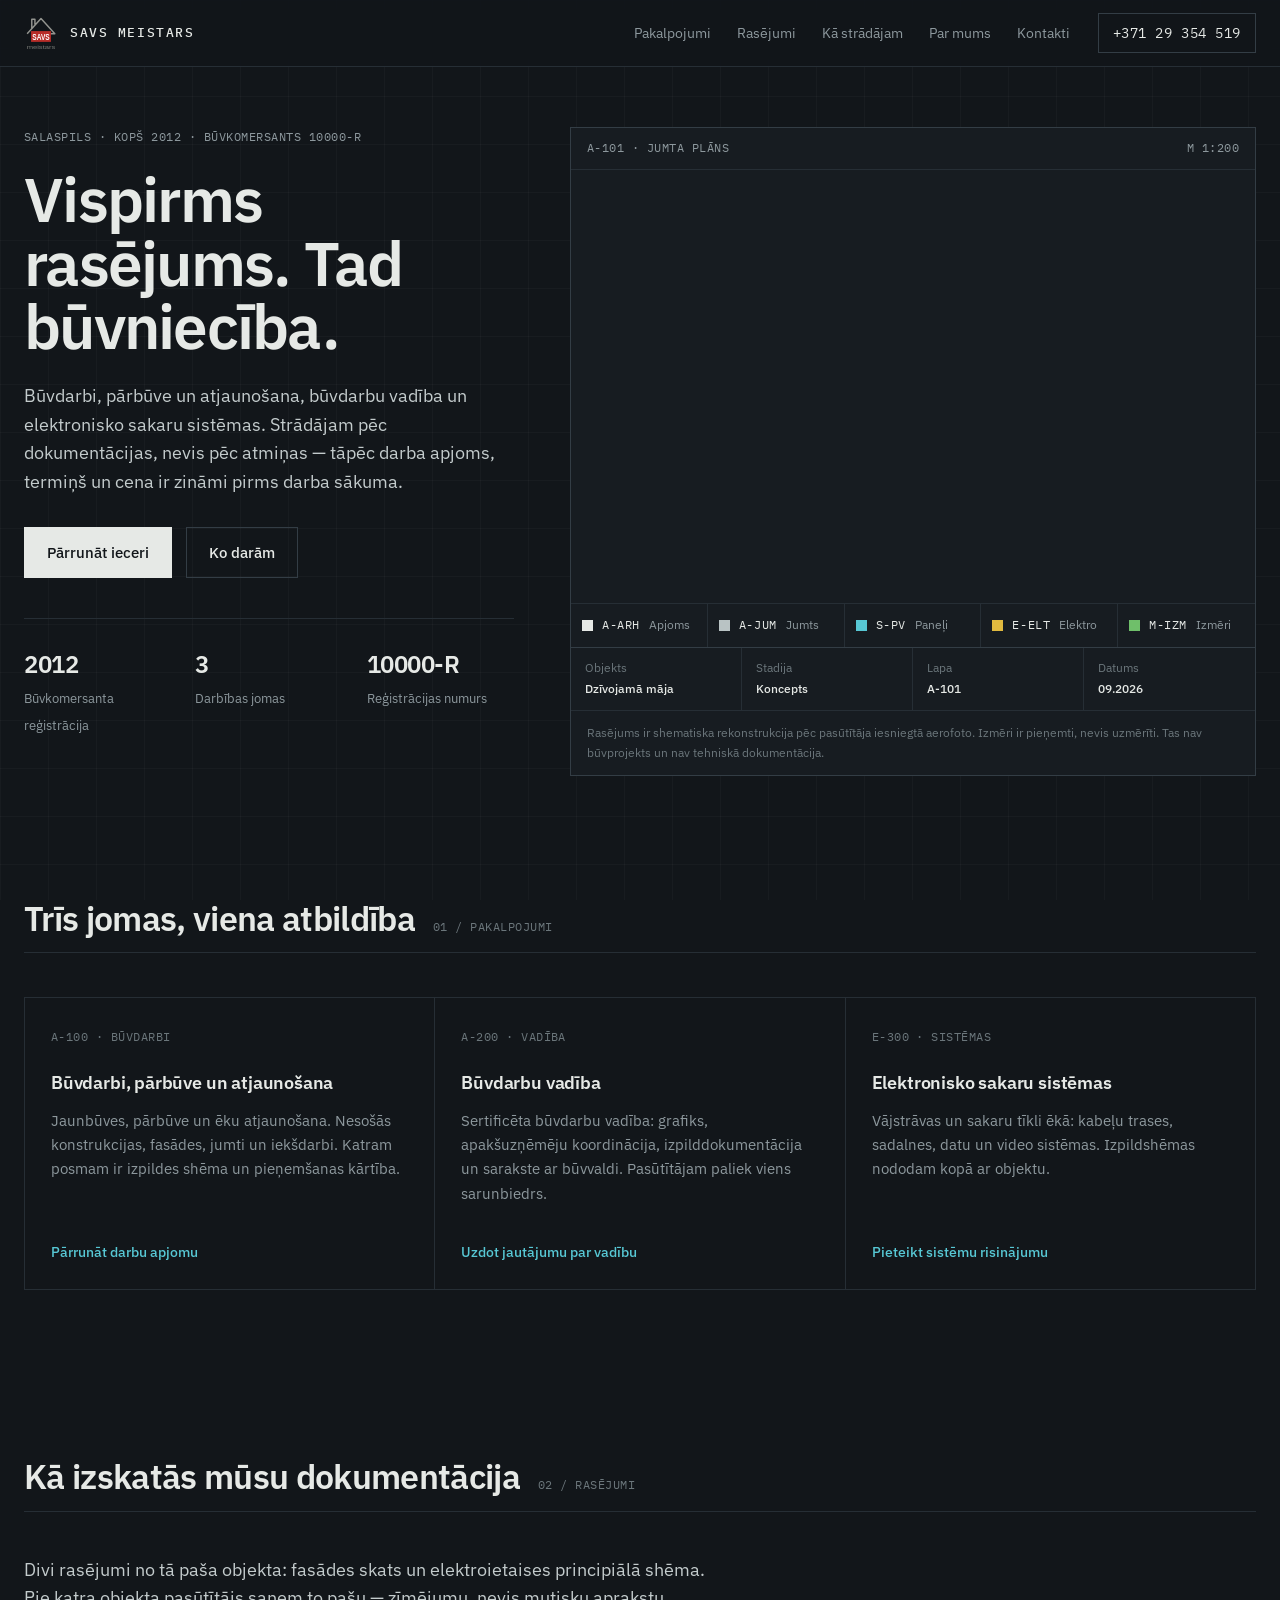
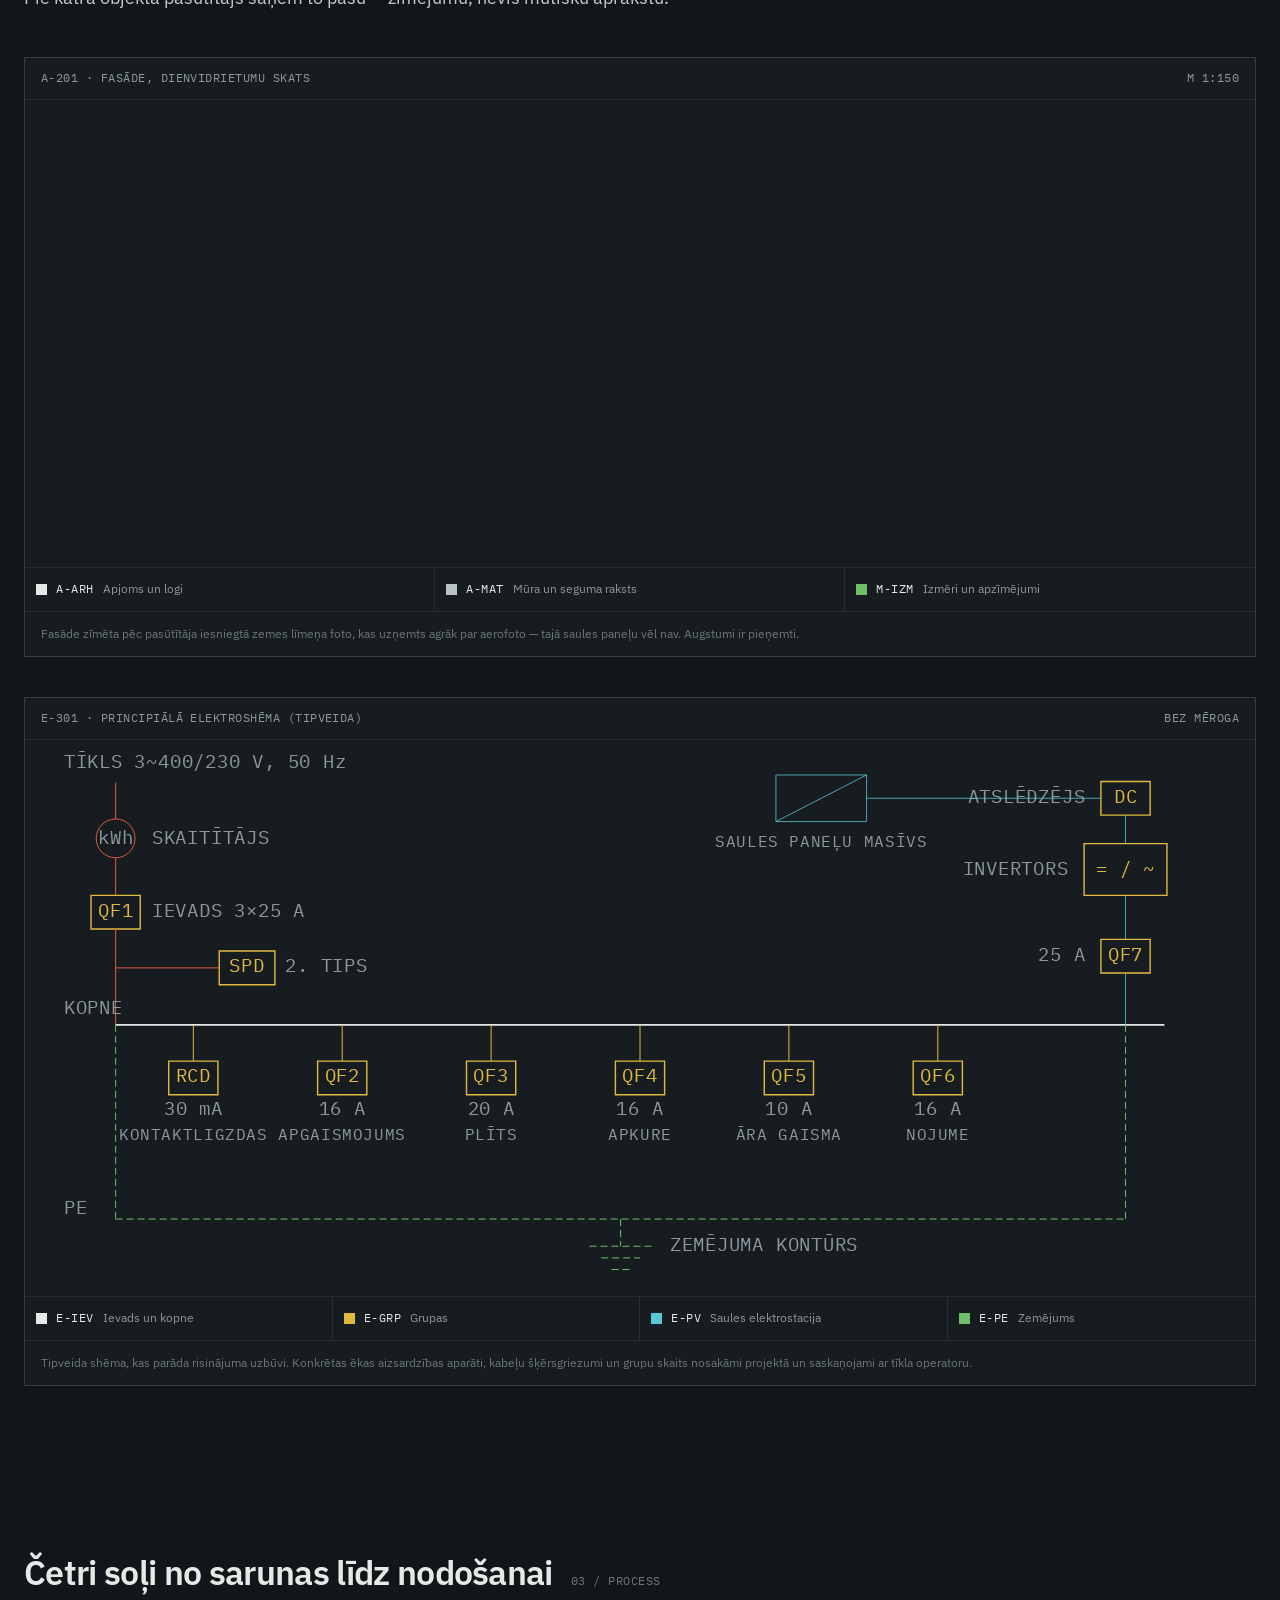
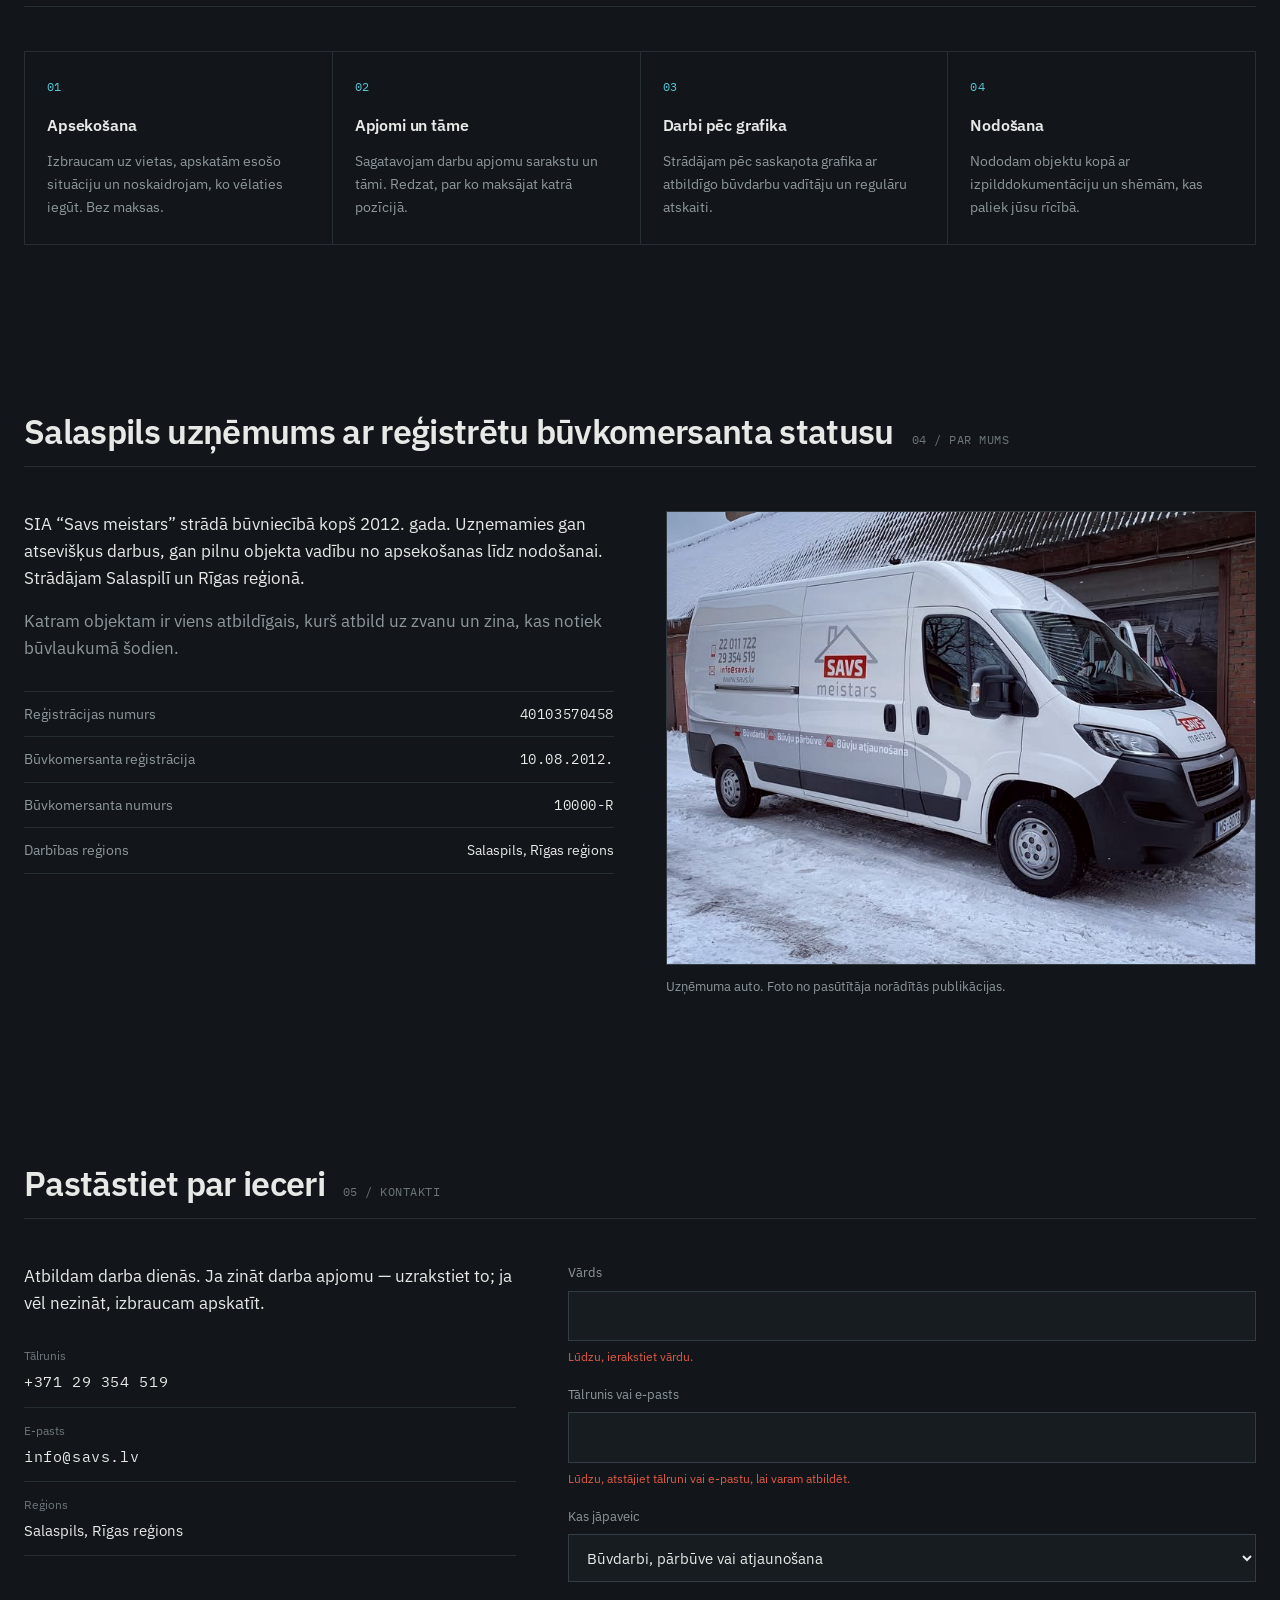
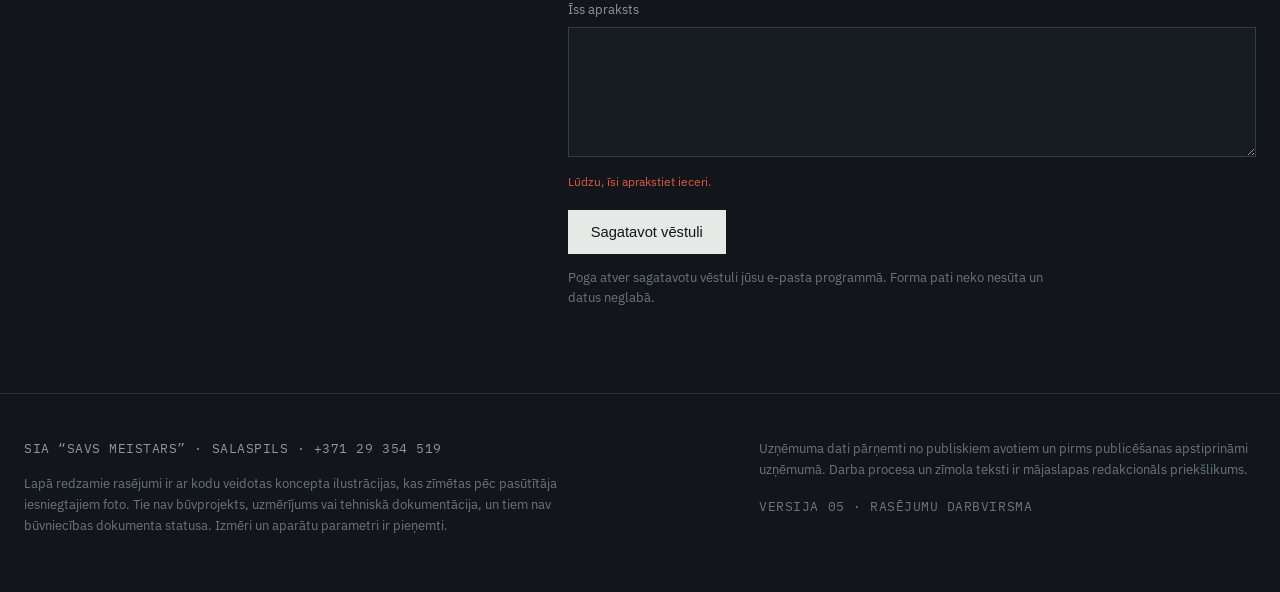
==== commit 58be4166: "Pārbaudes pārlūkā un salasāms slāņu panelis check-browser.mjs pārbauda slāņu uzklāšanos, izvēlni un " ====
--- a/index.src.html
+++ b/index.src.html
@@ -68,10 +68,10 @@
           </svg>
         </div>
         <div class="layers" id="layers">
-          <button class="layer l-arh" type="button" aria-pressed="true" data-target="dwg-roof" data-layer="arh"><i class="swatch"></i><span class="code">A-ARH</span> <span class="nm">Arhitektūra</span></button>
-          <button class="layer l-jumt" type="button" aria-pressed="true" data-target="dwg-roof" data-layer="jumt"><i class="swatch"></i><span class="code">A-JUM</span> <span class="nm">Jumta elementi</span></button>
-          <button class="layer l-pv" type="button" aria-pressed="true" data-target="dwg-roof" data-layer="pv"><i class="swatch"></i><span class="code">S-PV</span> <span class="nm">Saules paneļi</span></button>
-          <button class="layer l-elt" type="button" aria-pressed="true" data-target="dwg-roof" data-layer="elt"><i class="swatch"></i><span class="code">E-ELT</span> <span class="nm">Elektroietaise</span></button>
+          <button class="layer l-arh" type="button" aria-pressed="true" data-target="dwg-roof" data-layer="arh"><i class="swatch"></i><span class="code">A-ARH</span> <span class="nm">Apjoms</span></button>
+          <button class="layer l-jumt" type="button" aria-pressed="true" data-target="dwg-roof" data-layer="jumt"><i class="swatch"></i><span class="code">A-JUM</span> <span class="nm">Jumts</span></button>
+          <button class="layer l-pv" type="button" aria-pressed="true" data-target="dwg-roof" data-layer="pv"><i class="swatch"></i><span class="code">S-PV</span> <span class="nm">Paneļi</span></button>
+          <button class="layer l-elt" type="button" aria-pressed="true" data-target="dwg-roof" data-layer="elt"><i class="swatch"></i><span class="code">E-ELT</span> <span class="nm">Elektro</span></button>
           <button class="layer l-izm" type="button" aria-pressed="true" data-target="dwg-roof" data-layer="izm"><i class="swatch"></i><span class="code">M-IZM</span> <span class="nm">Izmēri</span></button>
         </div>
         <div class="titleblock">
--- a/styles.css
+++ b/styles.css
@@ -398,13 +398,13 @@
   align-items: center;
   gap: 9px;
   min-width: 0;
-  padding: 12px 13px;
+  padding: 12px 11px;
   background: none;
   border: 0;
   border-right: 1px solid var(--line);
   color: var(--muted);
   font: inherit;
-  font-size: .76rem;
+  font-size: .72rem;
   text-align: left;
   cursor: pointer;
 }
@@ -424,7 +424,7 @@
 .layer[aria-pressed="false"] .swatch { background: none; }
 .layer[aria-pressed="true"] { color: var(--ink); }
 
-.layer .code { font-family: PlexMono, monospace; letter-spacing: .06em; }
+.layer .code { font-family: PlexMono, monospace; letter-spacing: .05em; white-space: nowrap; }
 .layer .nm { color: var(--muted); overflow: hidden; text-overflow: ellipsis; white-space: nowrap; }
 .layer[aria-pressed="false"] .nm { color: var(--muted-2); }
 
